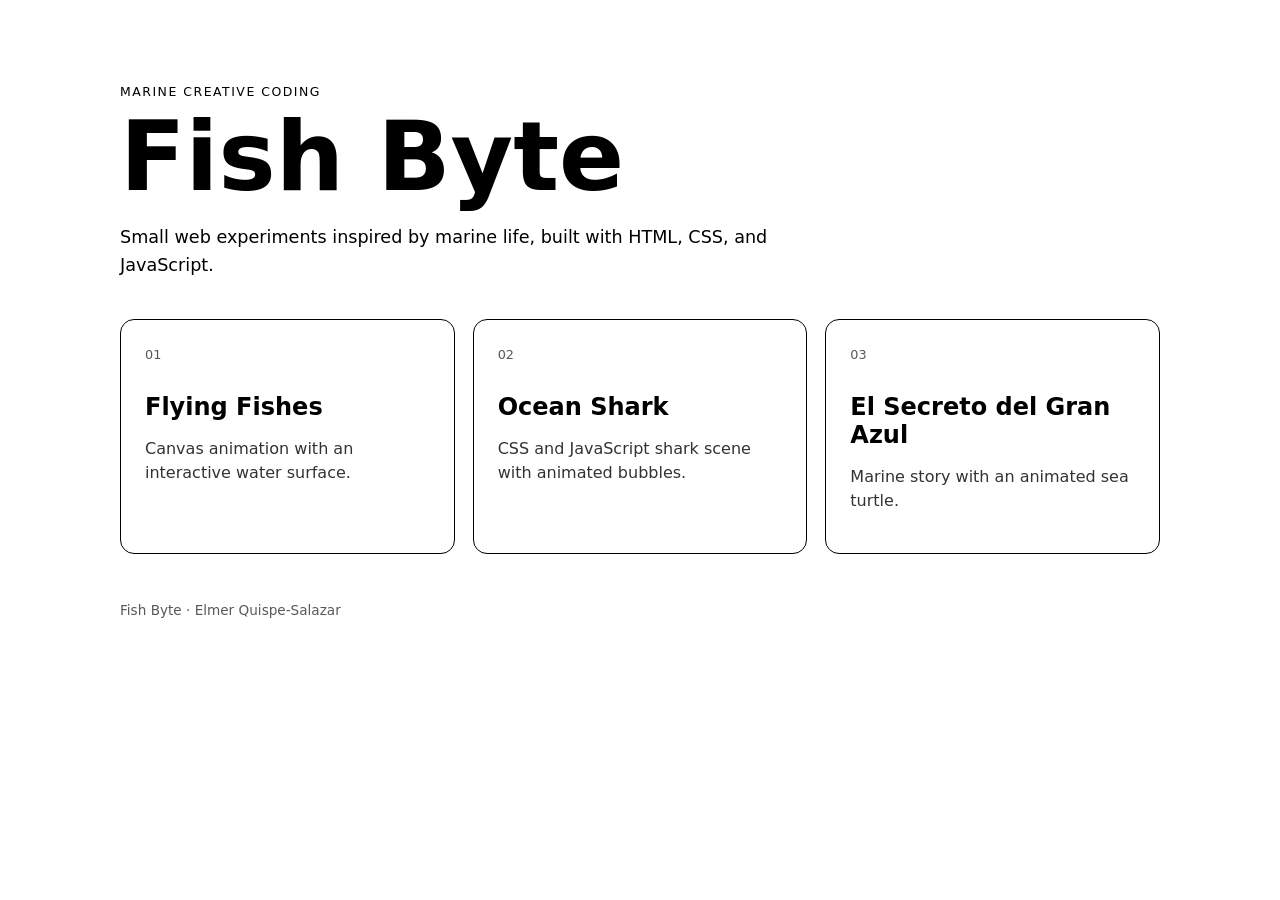
==== index.html @ b93da7cf "chore: structure Fish Byte as miscellaneous creative coding" ====
<!doctype html>
<html lang="en">
<head>
  <meta charset="utf-8">
  <meta name="viewport" content="width=device-width, initial-scale=1">
  <title>Fish Byte — Marine Creative Coding</title>
  <link rel="stylesheet" href="assets/css/gallery.css">
</head>
<body>
  <main>
    <header>
      <p class="eyebrow">Marine creative coding</p>
      <h1>Fish Byte</h1>
      <p>Small web experiments inspired by marine life, built with HTML, CSS, and JavaScript.</p>
    </header>
    <section class="grid" aria-label="Animations">
      <a class="card" href="animations/01-flying-fishes/">
        <span>01</span><h2>Flying Fishes</h2><p>Canvas animation with an interactive water surface.</p>
      </a>
      <a class="card" href="animations/02-ocean-shark/">
        <span>02</span><h2>Ocean Shark</h2><p>CSS and JavaScript shark scene with animated bubbles.</p>
      </a>
      <a class="card" href="animations/03-great-blue-story/">
        <span>03</span><h2>El Secreto del Gran Azul</h2><p>Marine story with an animated sea turtle.</p>
      </a>
    </section>
    <footer>Fish Byte · Elmer Quispe-Salazar</footer>
  </main>
</body>
</html>
---- assets/css/gallery.css ----
:root {
  font-family: Inter, ui-sans-serif, system-ui, sans-serif;
  color-scheme: light dark;
}

* { box-sizing: border-box; }

body {
  margin: 0;
  min-height: 100vh;
}

main {
  width: min(1040px, calc(100% - 40px));
  margin: 0 auto;
  padding: 72px 0 36px;
}

header { max-width: 720px; margin-bottom: 40px; }
.eyebrow { text-transform: uppercase; letter-spacing: .12em; font-size: .78rem; }
h1 { font-size: clamp(3rem, 9vw, 6rem); line-height: .95; margin: 8px 0 20px; }
header > p:last-child { font-size: 1.1rem; line-height: 1.6; }
.grid { display: grid; grid-template-columns: repeat(auto-fit, minmax(240px, 1fr)); gap: 18px; }
.card { display: block; padding: 24px; border: 1px solid currentColor; border-radius: 14px; color: inherit; text-decoration: none; min-height: 210px; }
.card span { font-size: .8rem; opacity: .65; }
.card h2 { margin: 30px 0 10px; }
.card p { line-height: 1.5; opacity: .8; }
.card:hover { transform: translateY(-2px); }
footer { margin-top: 48px; font-size: .85rem; opacity: .65; }
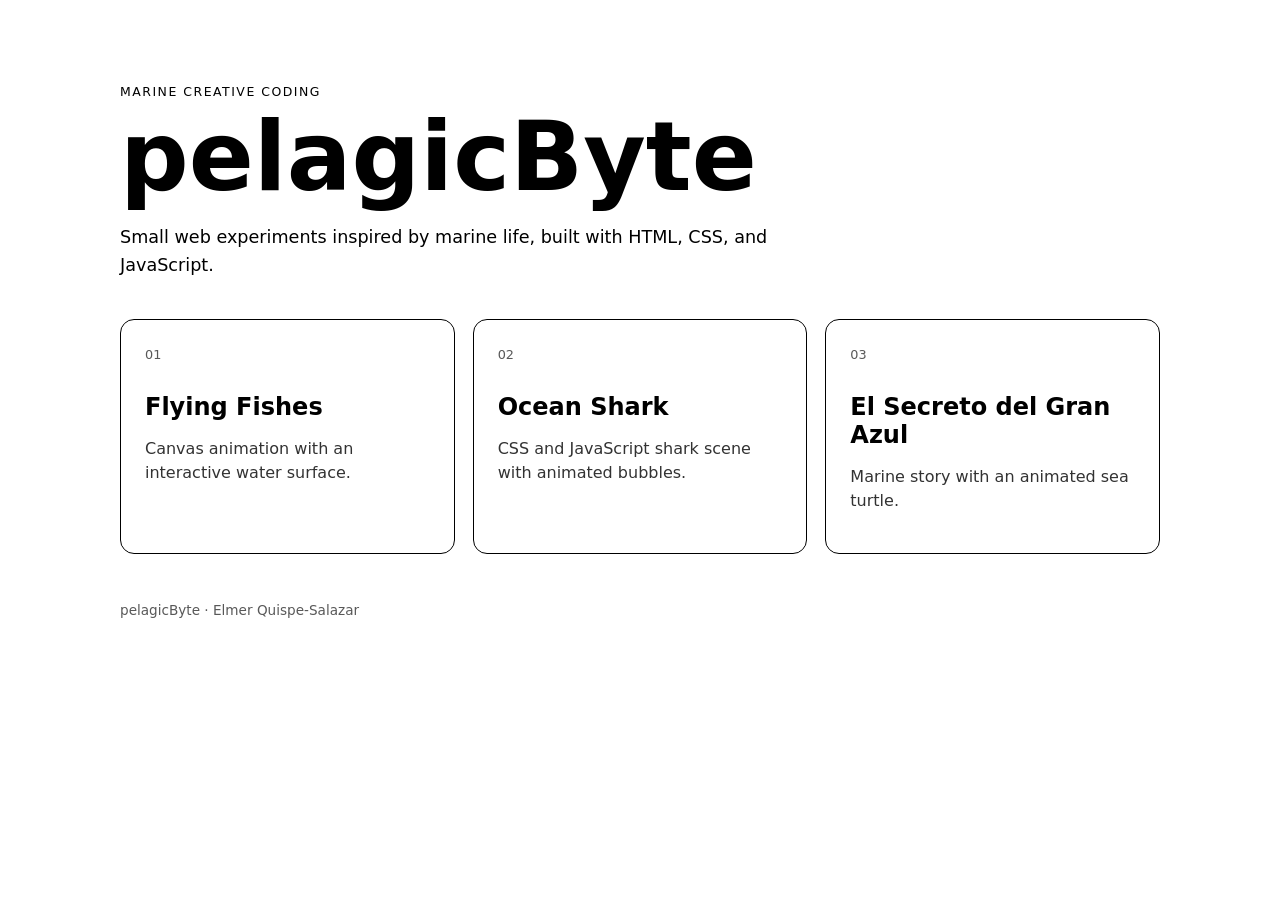
==== commit 17b88301: "brand: update gallery title" ====
--- a/index.html
+++ b/index.html
@@ -3,14 +3,14 @@
 <head>
   <meta charset="utf-8">
   <meta name="viewport" content="width=device-width, initial-scale=1">
-  <title>Fish Byte — Marine Creative Coding</title>
+  <title>pelagicByte - Marine Creative Coding</title>
   <link rel="stylesheet" href="assets/css/gallery.css">
 </head>
 <body>
   <main>
     <header>
       <p class="eyebrow">Marine creative coding</p>
-      <h1>Fish Byte</h1>
+      <h1>pelagicByte</h1>
       <p>Small web experiments inspired by marine life, built with HTML, CSS, and JavaScript.</p>
     </header>
     <section class="grid" aria-label="Animations">
@@ -24,7 +24,7 @@
         <span>03</span><h2>El Secreto del Gran Azul</h2><p>Marine story with an animated sea turtle.</p>
       </a>
     </section>
-    <footer>Fish Byte · Elmer Quispe-Salazar</footer>
+    <footer>pelagicByte · Elmer Quispe-Salazar</footer>
   </main>
 </body>
 </html>
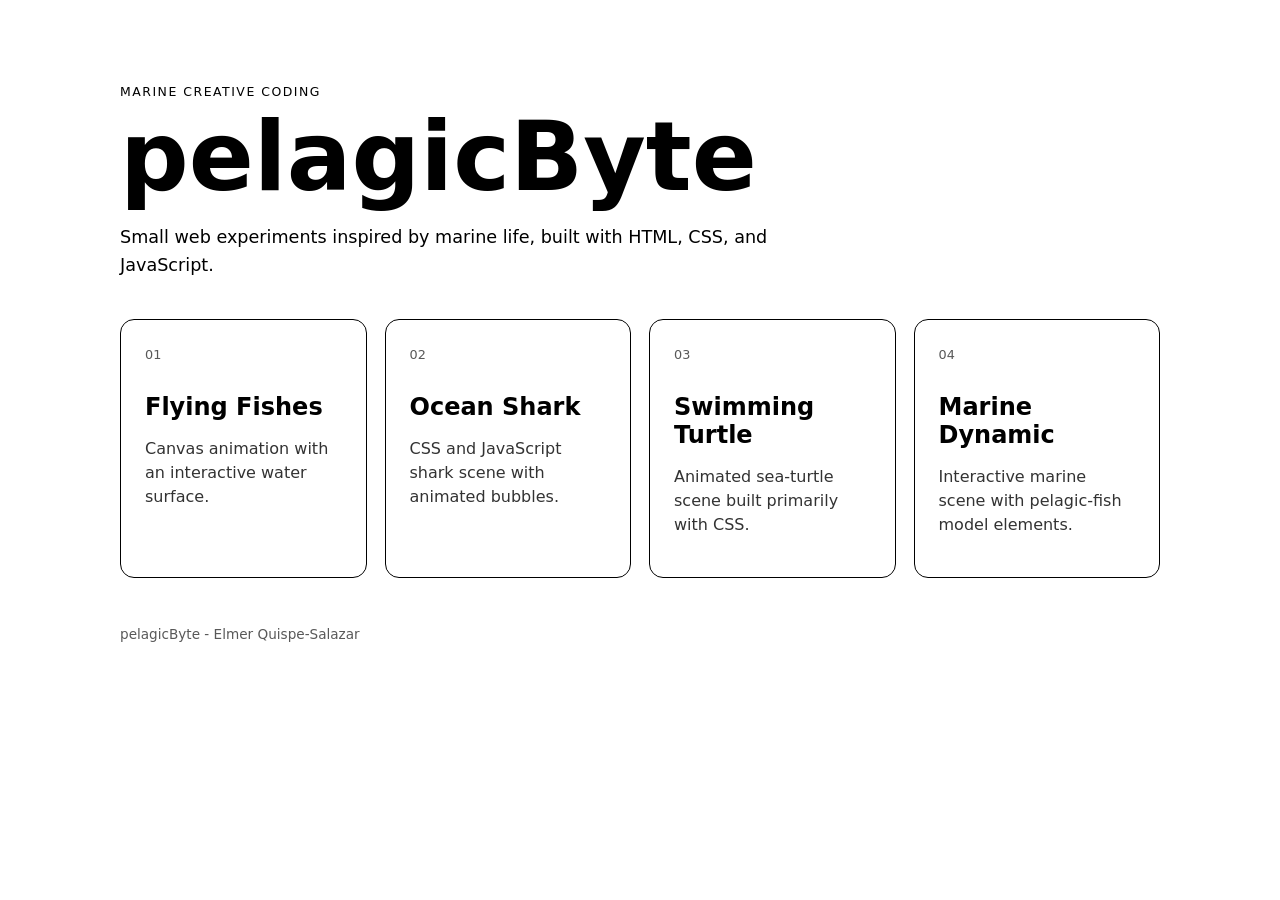
==== commit 83bc4278: "Reconcile pelagicByte structure after repository updates" ====
--- a/index.html
+++ b/index.html
@@ -20,11 +20,14 @@
       <a class="card" href="animations/02-ocean-shark/">
         <span>02</span><h2>Ocean Shark</h2><p>CSS and JavaScript shark scene with animated bubbles.</p>
       </a>
-      <a class="card" href="animations/03-great-blue-story/">
-        <span>03</span><h2>El Secreto del Gran Azul</h2><p>Marine story with an animated sea turtle.</p>
+      <a class="card" href="animations/03-swimming-turtle/">
+        <span>03</span><h2>Swimming Turtle</h2><p>Animated sea-turtle scene built primarily with CSS.</p>
+      </a>
+      <a class="card" href="animations/04-marine-dynamic/">
+        <span>04</span><h2>Marine Dynamic</h2><p>Interactive marine scene with pelagic-fish model elements.</p>
       </a>
     </section>
-    <footer>pelagicByte · Elmer Quispe-Salazar</footer>
+    <footer>pelagicByte - Elmer Quispe-Salazar</footer>
   </main>
 </body>
 </html>
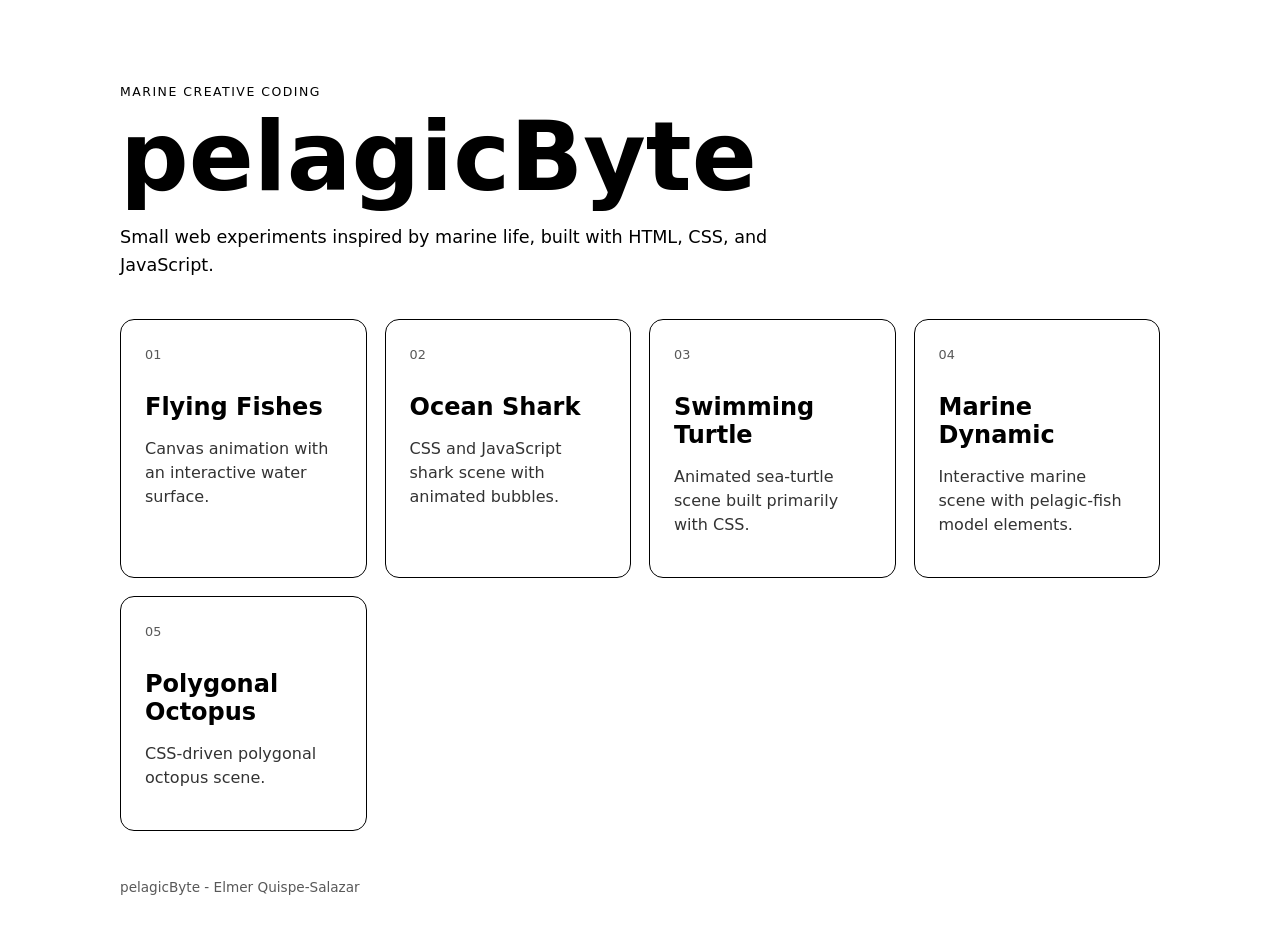
==== commit 3ed7edd6: "Add polygonal octopus to gallery" ====
--- a/index.html
+++ b/index.html
@@ -26,6 +26,9 @@
       <a class="card" href="animations/04-marine-dynamic/">
         <span>04</span><h2>Marine Dynamic</h2><p>Interactive marine scene with pelagic-fish model elements.</p>
       </a>
+      <a class="card" href="animations/05-polygonal-octopus/">
+        <span>05</span><h2>Polygonal Octopus</h2><p>CSS-driven polygonal octopus scene.</p>
+      </a>
     </section>
     <footer>pelagicByte - Elmer Quispe-Salazar</footer>
   </main>
